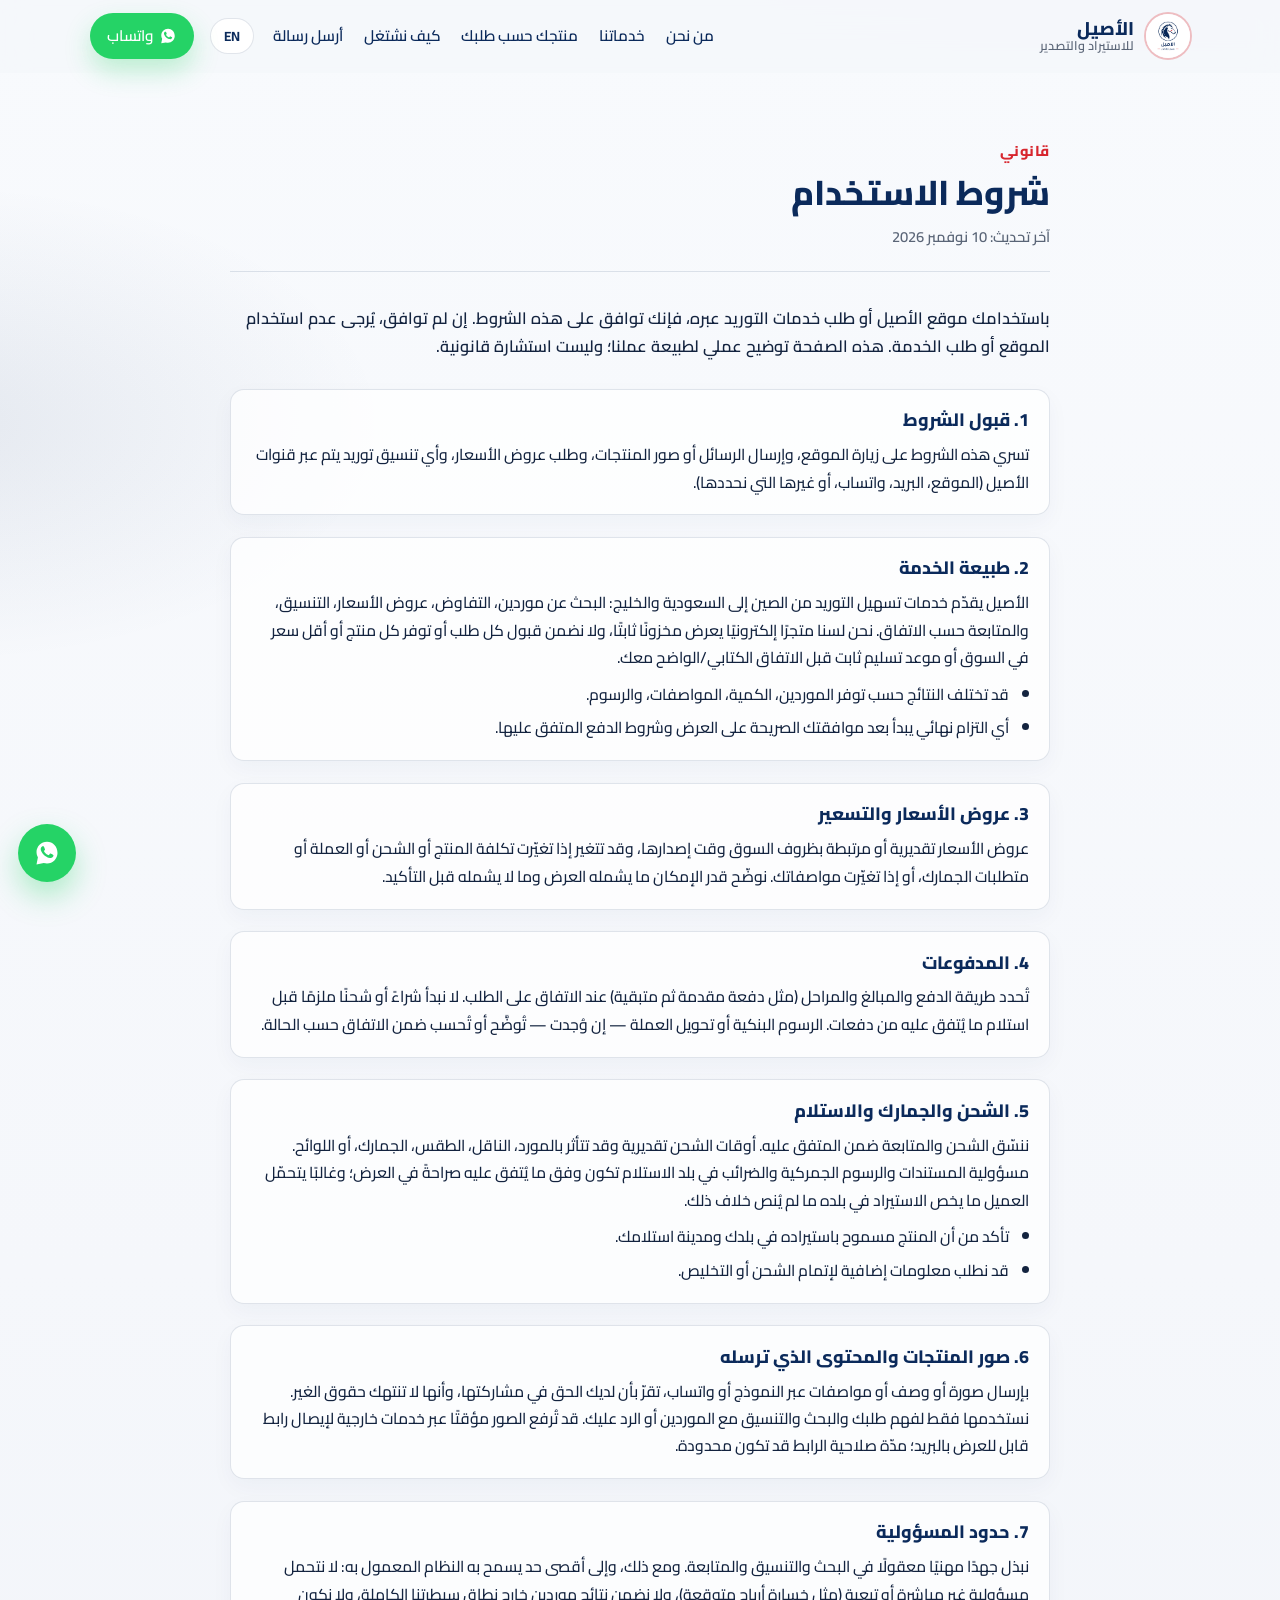
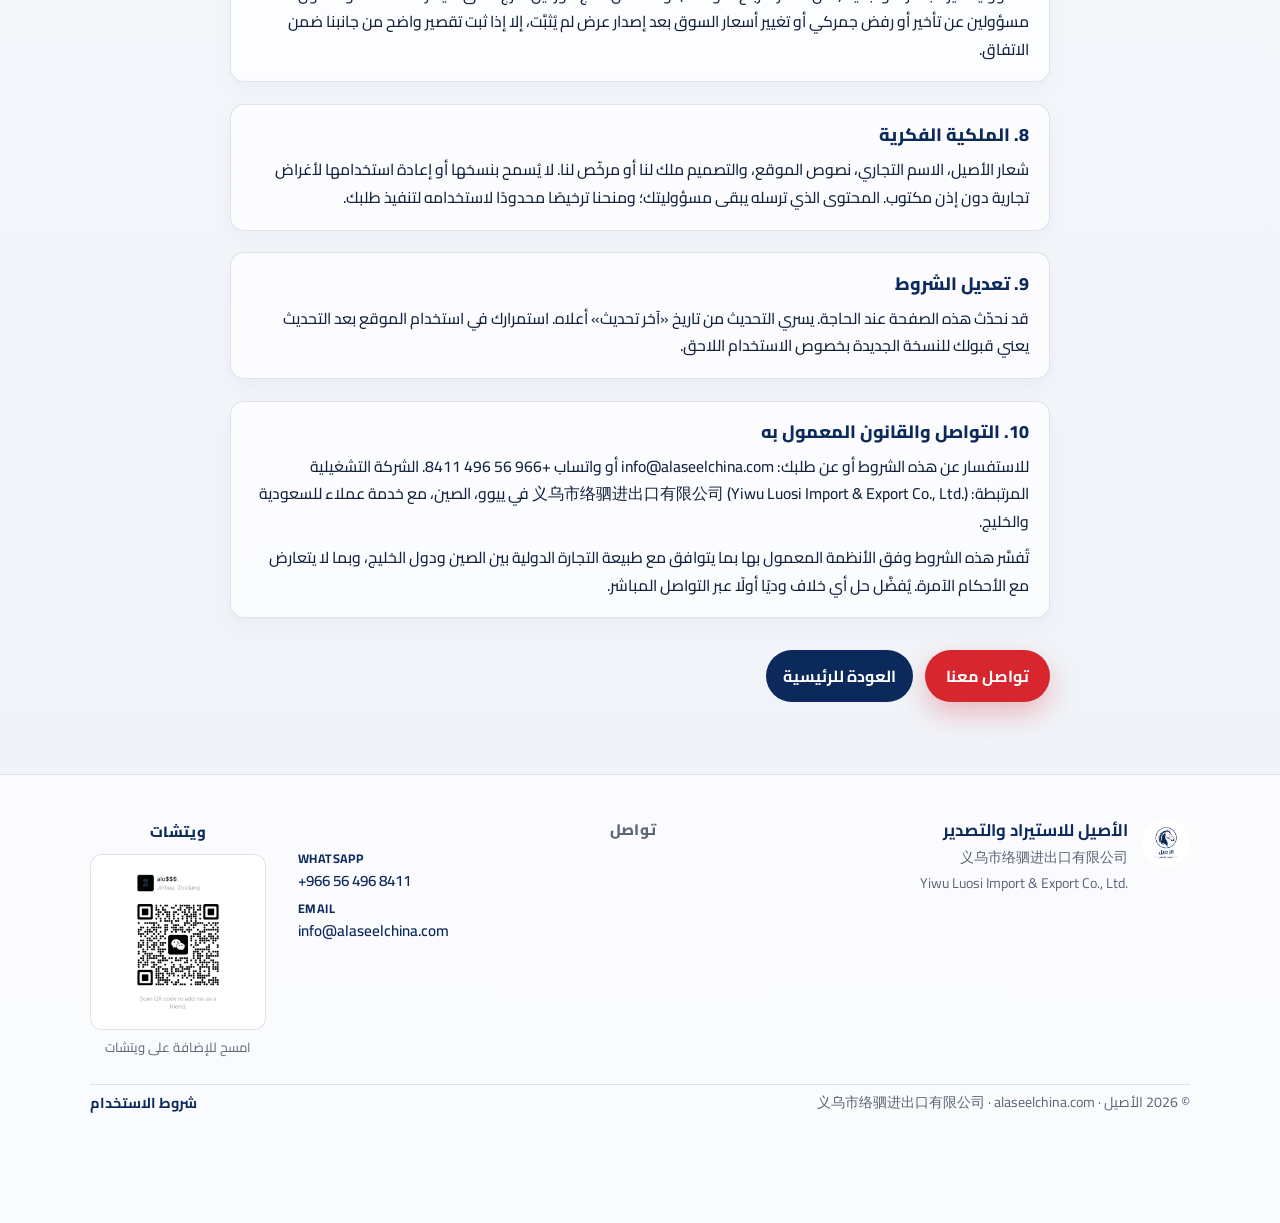
==== terms.html @ 2fcfd5ad "Add Terms of Use page and polish custom-order note CTA. Ship bilingual legal page with footer links," ====
<!DOCTYPE html>
<html lang="ar" dir="rtl" data-lang="ar">
  <head>
    <!-- Google tag (gtag.js) -->
    <script async src="https://www.googletagmanager.com/gtag/js?id=GTM-WRHNRKMC"></script>
    <script>
      window.dataLayer = window.dataLayer || [];
      function gtag(){dataLayer.push(arguments);}
      gtag('js', new Date());
      gtag('config', 'GTM-WRHNRKMC');
    </script>
    <meta charset="utf-8" />
    <meta name="viewport" content="width=device-width, initial-scale=1" />
    <title>شروط الاستخدام | الأصيل للاستيراد والتصدير</title>
    <meta
      name="description"
      content="شروط استخدام موقع وخدمات الأصيل للتوريد من الصين إلى السعودية والخليج — عروض الأسعار، الدفع، الشحن، والمسؤوليات."
    />
    <meta name="robots" content="index, follow" />
    <meta name="theme-color" content="#0B2A5B" />
    <link rel="canonical" href="https://alaseelchina.com/terms.html" />

    <meta property="og:type" content="website" />
    <meta property="og:site_name" content="الأصيل للاستيراد والتصدير" />
    <meta property="og:url" content="https://alaseelchina.com/terms.html" />
    <meta property="og:title" content="شروط الاستخدام | الأصيل" />
    <meta
      property="og:description"
      content="شروط استخدام خدمات الأصيل للتوريد من الصين إلى السعودية والخليج."
    />
    <meta property="og:image" content="https://alaseelchina.com/assets/logo.png" />
    <meta property="og:locale" content="ar_SA" />
    <meta property="og:locale:alternate" content="en_US" />

    <link rel="icon" href="assets/favicon.ico" sizes="any" />
    <link rel="icon" type="image/png" sizes="32x32" href="assets/favicon-32.png" />
    <link rel="apple-touch-icon" href="assets/apple-touch-icon.png" />
    <link rel="manifest" href="site.webmanifest" />

    <link rel="preconnect" href="https://fonts.googleapis.com" />
    <link rel="preconnect" href="https://fonts.gstatic.com" crossorigin />
    <link
      href="https://fonts.googleapis.com/css2?family=Cairo:wght@400;600;700;800&family=Tajawal:wght@400;500;700;800&display=swap"
      rel="stylesheet"
    />
    <link rel="stylesheet" href="styles.css?v=terms-1" />
  </head>
  <body>
    <a class="skip-link" href="#main">تخطي إلى المحتوى</a>

    <header class="site-header">
      <div class="container header-inner">
        <a class="brand" href="index.html" aria-label="الأصيل — الصفحة الرئيسية">
          <img src="assets/logo_horse.png" alt="" width="44" height="44" />
          <span class="brand-text">
            <strong data-ar="الأصيل" data-en="Al Aseel">الأصيل</strong>
            <small data-ar="للاستيراد والتصدير" data-en="Import & Export"
              >للاستيراد والتصدير</small
            >
          </span>
        </a>

        <button
          class="nav-toggle"
          type="button"
          data-nav-toggle
          aria-expanded="false"
          aria-controls="site-nav"
          aria-label="القائمة"
        >
          <span></span><span></span><span></span>
        </button>

        <nav id="site-nav" class="site-nav" data-nav aria-label="التنقل الرئيسي">
          <a href="index.html#about" data-ar="من نحن" data-en="About">من نحن</a>
          <a href="index.html#services" data-ar="خدماتنا" data-en="Services">خدماتنا</a>
          <a
            href="index.html#marketplaces"
            data-ar="منتجك حسب طلبك"
            data-en="Your product"
            >منتجك حسب طلبك</a
          >
          <a href="index.html#process" data-ar="كيف نشتغل" data-en="How we work">كيف نشتغل</a>
          <a href="index.html#contact" data-ar="أرسل رسالة" data-en="Message">أرسل رسالة</a>
          <button class="lang-toggle" type="button" data-lang-toggle aria-pressed="false">
            EN
          </button>
          <a
            class="btn btn-header btn-wa"
            href="https://wa.me/966564968411?text=%D9%85%D8%B1%D8%AD%D8%A8%D8%A7%D8%8C%20%D8%A3%D8%B1%D9%8A%D8%AF%20%D8%A7%D9%84%D8%A7%D8%B3%D8%AA%D9%81%D8%B3%D8%A7%D8%B1%20%D8%B9%D9%86%20%D8%AE%D8%AF%D9%85%D8%A9%20%D8%A7%D9%84%D8%AA%D9%88%D8%B1%D9%8A%D8%AF%20%D9%85%D9%86%20%D8%A7%D9%84%D8%B5%D9%8A%D9%86%20%D8%B9%D8%A8%D8%B1%20%D8%A7%D9%84%D8%A3%D8%B5%D9%8A%D9%84"
            target="_blank"
            rel="noopener noreferrer"
          >
            <svg class="wa-icon" viewBox="0 0 32 32" width="18" height="18" aria-hidden="true">
              <path
                fill="currentColor"
                d="M16.01 3C9.39 3 4.02 8.36 4.02 14.98c0 2.1.55 4.15 1.6 5.96L4 29l8.24-1.58a12.9 12.9 0 0 0 3.77.56h.01c6.62 0 11.98-5.36 11.98-11.98C28 8.36 22.63 3 16.01 3zm6.96 17.07c-.29.82-1.7 1.51-2.4 1.61-.61.09-1.39.13-2.24-.14-.51-.16-1.17-.38-2.02-.74-3.55-1.54-5.86-5.13-6.04-5.37-.18-.24-1.45-1.93-1.45-3.68s.92-2.61 1.25-2.97c.33-.36.72-.45.96-.45h.69c.22 0 .52-.08.81.62.29.71.99 2.44 1.08 2.62.09.18.15.39.03.62-.12.24-.18.39-.36.6-.18.21-.38.47-.54.63-.18.18-.36.37-.15.72.21.36.92 1.52 1.98 2.46 1.36 1.21 2.51 1.59 2.87 1.77.36.18.57.15.78-.09.21-.24.9-1.05 1.14-1.41.24-.36.48-.3.81-.18.33.12 2.1.99 2.46 1.17.36.18.6.27.69.42.09.15.09.87-.2 1.69z"
              />
            </svg>
            <span data-ar="واتساب" data-en="WhatsApp">واتساب</span>
          </a>
        </nav>
      </div>
    </header>

    <main id="main" class="legal-page">
      <div class="legal-shell">
        <header class="legal-hero" data-reveal>
          <p class="eyebrow" data-ar="قانوني" data-en="Legal">قانوني</p>
          <h1 data-ar="شروط الاستخدام" data-en="Terms of Use">شروط الاستخدام</h1>
          <p
            class="legal-updated"
            data-ar="آخر تحديث: 10 نوفمبر 2026"
            data-en="Last updated: 10 November 2026"
          >
            آخر تحديث: 10 نوفمبر 2026
          </p>
        </header>

        <p
          class="legal-intro"
          data-reveal
          data-ar="باستخدامك موقع الأصيل أو طلب خدمات التوريد عبره، فإنك توافق على هذه الشروط. إن لم توافق، يُرجى عدم استخدام الموقع أو طلب الخدمة. هذه الصفحة توضيح عملي لطبيعة عملنا؛ وليست استشارة قانونية."
          data-en="By using the Al Aseel website or requesting sourcing services through it, you agree to these terms. If you do not agree, please do not use the site or request the service. This page is a practical explanation of how we work; it is not legal advice."
        >
          باستخدامك موقع الأصيل أو طلب خدمات التوريد عبره، فإنك توافق على هذه الشروط. إن لم توافق،
          يُرجى عدم استخدام الموقع أو طلب الخدمة. هذه الصفحة توضيح عملي لطبيعة عملنا؛ وليست استشارة
          قانونية.
        </p>

        <article class="legal-article">
          <section data-reveal id="acceptance">
            <h2 data-ar="1. قبول الشروط" data-en="1. Acceptance of terms">1. قبول الشروط</h2>
            <p
              data-ar="تسري هذه الشروط على زيارة الموقع، وإرسال الرسائل أو صور المنتجات، وطلب عروض الأسعار، وأي تنسيق توريد يتم عبر قنوات الأصيل (الموقع، البريد، واتساب، أو غيرها التي نحددها)."
              data-en="These terms apply to visiting the site, sending messages or product photos, requesting quotes, and any sourcing coordination through Al Aseel channels (website, email, WhatsApp, or other channels we specify)."
            >
              تسري هذه الشروط على زيارة الموقع، وإرسال الرسائل أو صور المنتجات، وطلب عروض الأسعار،
              وأي تنسيق توريد يتم عبر قنوات الأصيل (الموقع، البريد، واتساب، أو غيرها التي نحددها).
            </p>
          </section>

          <section data-reveal id="service">
            <h2 data-ar="2. طبيعة الخدمة" data-en="2. Nature of the service">2. طبيعة الخدمة</h2>
            <p
              data-ar="الأصيل يقدّم خدمات تسهيل التوريد من الصين إلى السعودية والخليج: البحث عن موردين، التفاوض، عروض الأسعار، التنسيق، والمتابعة حسب الاتفاق. نحن لسنا متجرًا إلكترونيًا يعرض مخزونًا ثابتًا، ولا نضمن قبول كل طلب أو توفر كل منتج أو أقل سعر في السوق أو موعد تسليم ثابت قبل الاتفاق الكتابي/الواضح معك."
              data-en="Al Aseel provides China-to-Gulf sourcing facilitation: supplier research, negotiation, quotes, coordination, and follow-up as agreed. We are not an online store with fixed inventory, and we do not guarantee that every request will be accepted, that every product is available, that prices are the lowest in the market, or that delivery dates are fixed before a clear written/agreed arrangement with you."
            >
              الأصيل يقدّم خدمات تسهيل التوريد من الصين إلى السعودية والخليج: البحث عن موردين،
              التفاوض، عروض الأسعار، التنسيق، والمتابعة حسب الاتفاق. نحن لسنا متجرًا إلكترونيًا يعرض
              مخزونًا ثابتًا، ولا نضمن قبول كل طلب أو توفر كل منتج أو أقل سعر في السوق أو موعد تسليم
              ثابت قبل الاتفاق الكتابي/الواضح معك.
            </p>
            <ul>
              <li
                data-ar="قد تختلف النتائج حسب توفر الموردين، الكمية، المواصفات، والرسوم."
                data-en="Results may vary by supplier availability, quantity, specs, and fees."
              >
                قد تختلف النتائج حسب توفر الموردين، الكمية، المواصفات، والرسوم.
              </li>
              <li
                data-ar="أي التزام نهائي يبدأ بعد موافقتك الصريحة على العرض وشروط الدفع المتفق عليها."
                data-en="Any final commitment starts only after your clear approval of the quote and agreed payment terms."
              >
                أي التزام نهائي يبدأ بعد موافقتك الصريحة على العرض وشروط الدفع المتفق عليها.
              </li>
            </ul>
          </section>

          <section data-reveal id="quotes">
            <h2 data-ar="3. عروض الأسعار والتسعير" data-en="3. Quotes & pricing">
              3. عروض الأسعار والتسعير
            </h2>
            <p
              data-ar="عروض الأسعار تقديرية أو مرتبطة بظروف السوق وقت إصدارها، وقد تتغير إذا تغيّرت تكلفة المنتج أو الشحن أو العملة أو متطلبات الجمارك، أو إذا تغيّرت مواصفاتك. نوضّح قدر الإمكان ما يشمله العرض وما لا يشمله قبل التأكيد."
              data-en="Quotes are estimates or tied to market conditions at the time issued, and may change if product, shipping, currency, or customs costs change, or if your specs change. We clarify, as far as practical, what a quote includes and excludes before confirmation."
            >
              عروض الأسعار تقديرية أو مرتبطة بظروف السوق وقت إصدارها، وقد تتغير إذا تغيّرت تكلفة
              المنتج أو الشحن أو العملة أو متطلبات الجمارك، أو إذا تغيّرت مواصفاتك. نوضّح قدر الإمكان
              ما يشمله العرض وما لا يشمله قبل التأكيد.
            </p>
          </section>

          <section data-reveal id="payments">
            <h2 data-ar="4. المدفوعات" data-en="4. Payments">4. المدفوعات</h2>
            <p
              data-ar="تُحدد طريقة الدفع والمبالغ والمراحل (مثل دفعة مقدمة ثم متبقية) عند الاتفاق على الطلب. لا نبدأ شراءً أو شحنًا ملزمًا قبل استلام ما يُتفق عليه من دفعات. الرسوم البنكية أو تحويل العملة — إن وُجدت — تُوضَّح أو تُحسب ضمن الاتفاق حسب الحالة."
              data-en="Payment method, amounts, and stages (for example a deposit then a balance) are set when the order is agreed. We do not start a binding purchase or shipment before receiving the agreed payments. Bank or FX fees, if any, are clarified or handled under the agreement as applicable."
            >
              تُحدد طريقة الدفع والمبالغ والمراحل (مثل دفعة مقدمة ثم متبقية) عند الاتفاق على الطلب.
              لا نبدأ شراءً أو شحنًا ملزمًا قبل استلام ما يُتفق عليه من دفعات. الرسوم البنكية أو
              تحويل العملة — إن وُجدت — تُوضَّح أو تُحسب ضمن الاتفاق حسب الحالة.
            </p>
          </section>

          <section data-reveal id="shipping">
            <h2 data-ar="5. الشحن والجمارك والاستلام" data-en="5. Shipping, customs & delivery">
              5. الشحن والجمارك والاستلام
            </h2>
            <p
              data-ar="ننسّق الشحن والمتابعة ضمن المتفق عليه. أوقات الشحن تقديرية وقد تتأثر بالمورد، الناقل، الطقس، الجمارك، أو اللوائح. مسؤولية المستندات والرسوم الجمركية والضرائب في بلد الاستلام تكون وفق ما يُتفق عليه صراحةً في العرض؛ وغالبًا يتحمّل العميل ما يخص الاستيراد في بلده ما لم يُنص خلاف ذلك."
              data-en="We coordinate shipping and follow-up as agreed. Transit times are estimates and may be affected by suppliers, carriers, weather, customs, or regulations. Documents, customs duties, and taxes in the destination country follow what is expressly stated in the quote; the client usually bears destination import obligations unless otherwise agreed."
            >
              ننسّق الشحن والمتابعة ضمن المتفق عليه. أوقات الشحن تقديرية وقد تتأثر بالمورد، الناقل،
              الطقس، الجمارك، أو اللوائح. مسؤولية المستندات والرسوم الجمركية والضرائب في بلد الاستلام
              تكون وفق ما يُتفق عليه صراحةً في العرض؛ وغالبًا يتحمّل العميل ما يخص الاستيراد في بلده
              ما لم يُنص خلاف ذلك.
            </p>
            <ul>
              <li
                data-ar="تأكد من أن المنتج مسموح باستيراده في بلدك ومدينة استلامك."
                data-en="Make sure the product is allowed for import in your country and delivery city."
              >
                تأكد من أن المنتج مسموح باستيراده في بلدك ومدينة استلامك.
              </li>
              <li
                data-ar="قد نطلب معلومات إضافية لإتمام الشحن أو التخليص."
                data-en="We may request additional information to complete shipping or clearance."
              >
                قد نطلب معلومات إضافية لإتمام الشحن أو التخليص.
              </li>
            </ul>
          </section>

          <section data-reveal id="photos">
            <h2
              data-ar="6. صور المنتجات والمحتوى الذي ترسله"
              data-en="6. Product photos & user content"
            >
              6. صور المنتجات والمحتوى الذي ترسله
            </h2>
            <p
              data-ar="بإرسال صورة أو وصف أو مواصفات عبر النموذج أو واتساب، تقرّ بأن لديك الحق في مشاركتها، وأنها لا تنتهك حقوق الغير. نستخدمها فقط لفهم طلبك والبحث والتنسيق مع الموردين أو الرد عليك. قد تُرفع الصور مؤقتًا عبر خدمات خارجية لإيصال رابط قابل للعرض بالبريد؛ مدّة صلاحية الرابط قد تكون محدودة."
              data-en="By sending a photo, description, or specs via the form or WhatsApp, you confirm you have the right to share them and that they do not infringe others’ rights. We use them only to understand your request and to research, coordinate with suppliers, or reply. Photos may be uploaded temporarily via third-party services so an email can include a viewable link; link validity may be limited."
            >
              بإرسال صورة أو وصف أو مواصفات عبر النموذج أو واتساب، تقرّ بأن لديك الحق في مشاركتها،
              وأنها لا تنتهك حقوق الغير. نستخدمها فقط لفهم طلبك والبحث والتنسيق مع الموردين أو الرد
              عليك. قد تُرفع الصور مؤقتًا عبر خدمات خارجية لإيصال رابط قابل للعرض بالبريد؛ مدّة صلاحية
              الرابط قد تكون محدودة.
            </p>
          </section>

          <section data-reveal id="liability">
            <h2 data-ar="7. حدود المسؤولية" data-en="7. Limitation of liability">
              7. حدود المسؤولية
            </h2>
            <p
              data-ar="نبذل جهدًا مهنيًا معقولًا في البحث والتنسيق والمتابعة. ومع ذلك، وإلى أقصى حد يسمح به النظام المعمول به: لا نتحمل مسؤولية غير مباشرة أو تبعية (مثل خسارة أرباح متوقعة)، ولا نضمن نتائج موردين خارج نطاق سيطرتنا الكاملة، ولا نكون مسؤولين عن تأخير أو رفض جمركي أو تغيير أسعار السوق بعد إصدار عرض لم يُثبَّت، إلا إذا ثبت تقصير واضح من جانبنا ضمن الاتفاق."
              data-en="We use reasonable professional care in research, coordination, and follow-up. Still, to the fullest extent allowed by applicable law: we are not liable for indirect or consequential losses (such as expected profits), we do not guarantee outcomes of suppliers outside our full control, and we are not responsible for delays, customs refusals, or market price changes after a quote that was not locked in — except where clear fault on our part is shown under the agreement."
            >
              نبذل جهدًا مهنيًا معقولًا في البحث والتنسيق والمتابعة. ومع ذلك، وإلى أقصى حد يسمح به
              النظام المعمول به: لا نتحمل مسؤولية غير مباشرة أو تبعية (مثل خسارة أرباح متوقعة)، ولا
              نضمن نتائج موردين خارج نطاق سيطرتنا الكاملة، ولا نكون مسؤولين عن تأخير أو رفض جمركي أو
              تغيير أسعار السوق بعد إصدار عرض لم يُثبَّت، إلا إذا ثبت تقصير واضح من جانبنا ضمن
              الاتفاق.
            </p>
          </section>

          <section data-reveal id="ip">
            <h2 data-ar="8. الملكية الفكرية" data-en="8. Intellectual property">
              8. الملكية الفكرية
            </h2>
            <p
              data-ar="شعار الأصيل، الاسم التجاري، نصوص الموقع، والتصميم ملك لنا أو مرخّص لنا. لا يُسمح بنسخها أو إعادة استخدامها لأغراض تجارية دون إذن مكتوب. المحتوى الذي ترسله يبقى مسؤوليتك؛ ومنحنا ترخيصًا محدودًا لاستخدامه لتنفيذ طلبك."
              data-en="The Al Aseel logo, trade name, site copy, and design belong to us or are licensed to us. You may not copy or reuse them commercially without written permission. Content you send remains your responsibility; you grant us a limited license to use it to fulfill your request."
            >
              شعار الأصيل، الاسم التجاري، نصوص الموقع، والتصميم ملك لنا أو مرخّص لنا. لا يُسمح بنسخها
              أو إعادة استخدامها لأغراض تجارية دون إذن مكتوب. المحتوى الذي ترسله يبقى مسؤوليتك؛ ومنحنا
              ترخيصًا محدودًا لاستخدامه لتنفيذ طلبك.
            </p>
          </section>

          <section data-reveal id="changes">
            <h2 data-ar="9. تعديل الشروط" data-en="9. Changes to these terms">9. تعديل الشروط</h2>
            <p
              data-ar="قد نحدّث هذه الصفحة عند الحاجة. يسري التحديث من تاريخ «آخر تحديث» أعلاه. استمرارك في استخدام الموقع بعد التحديث يعني قبولك للنسخة الجديدة بخصوص الاستخدام اللاحق."
              data-en="We may update this page when needed. Updates take effect from the “Last updated” date above. Continued use of the site after an update means you accept the new version for later use."
            >
              قد نحدّث هذه الصفحة عند الحاجة. يسري التحديث من تاريخ «آخر تحديث» أعلاه. استمرارك في
              استخدام الموقع بعد التحديث يعني قبولك للنسخة الجديدة بخصوص الاستخدام اللاحق.
            </p>
          </section>

          <section data-reveal id="contact-law">
            <h2 data-ar="10. التواصل والقانون المعمول به" data-en="10. Contact & governing law">
              10. التواصل والقانون المعمول به
            </h2>
            <p
              data-ar="للاستفسار عن هذه الشروط أو عن طلبك: info@alaseelchina.com أو واتساب +966 56 496 8411. الشركة التشغيلية المرتبطة: 义乌市络驷进出口有限公司 (Yiwu Luosi Import & Export Co., Ltd.) في ييوو، الصين، مع خدمة عملاء للسعودية والخليج."
              data-en="For questions about these terms or your request: info@alaseelchina.com or WhatsApp +966 56 496 8411. Related operating company: 义乌市络驷进出口有限公司 (Yiwu Luosi Import & Export Co., Ltd.) in Yiwu, China, serving Saudi Arabia and the Gulf."
            >
              للاستفسار عن هذه الشروط أو عن طلبك: info@alaseelchina.com أو واتساب +966 56 496 8411.
              الشركة التشغيلية المرتبطة: 义乌市络驷进出口有限公司 (Yiwu Luosi Import &amp; Export
              Co., Ltd.) في ييوو، الصين، مع خدمة عملاء للسعودية والخليج.
            </p>
            <p
              data-ar="تُفسَّر هذه الشروط وفق الأنظمة المعمول بها بما يتوافق مع طبيعة التجارة الدولية بين الصين ودول الخليج، وبما لا يتعارض مع الأحكام الآمرة. يُفضَّل حل أي خلاف وديًا أولًا عبر التواصل المباشر."
              data-en="These terms are interpreted under applicable rules consistent with China–Gulf international trade practice, without overriding mandatory law. Any dispute should first be addressed amicably through direct contact."
            >
              تُفسَّر هذه الشروط وفق الأنظمة المعمول بها بما يتوافق مع طبيعة التجارة الدولية بين الصين
              ودول الخليج، وبما لا يتعارض مع الأحكام الآمرة. يُفضَّل حل أي خلاف وديًا أولًا عبر
              التواصل المباشر.
            </p>
          </section>
        </article>

        <div class="legal-back" data-reveal>
          <a class="btn btn-primary" href="index.html#contact" data-ar="تواصل معنا" data-en="Contact us"
            >تواصل معنا</a
          >
          <a class="btn btn-header" href="index.html" data-ar="العودة للرئيسية" data-en="Back to home"
            >العودة للرئيسية</a
          >
        </div>
      </div>
    </main>

    <footer class="site-footer">
      <div class="container footer-shell">
        <div class="footer-top">
          <div class="footer-brand">
            <img src="assets/logo_horse.png" alt="" width="48" height="48" />
            <div>
              <strong data-ar="الأصيل للاستيراد والتصدير" data-en="Al Aseel Import & Export"
                >الأصيل للاستيراد والتصدير</strong
              >
              <p class="footer-company" lang="zh-CN">义乌市络驷进出口有限公司</p>
              <p class="footer-company-en" lang="en" dir="ltr">
                Yiwu Luosi Import &amp; Export Co., Ltd.
              </p>
            </div>
          </div>

          <div class="footer-contact">
            <p class="footer-heading" data-ar="تواصل" data-en="Contact">تواصل</p>
            <p dir="ltr">
              <span class="footer-label">WhatsApp</span>
              <a href="https://wa.me/966564968411" target="_blank" rel="noopener noreferrer"
                >+966 56 496 8411</a
              >
            </p>
            <p dir="ltr">
              <span class="footer-label">Email</span>
              <a href="mailto:info@alaseelchina.com">info@alaseelchina.com</a>
            </p>
          </div>

          <div class="footer-wechat">
            <p class="footer-heading" data-ar="ويتشات" data-en="WeChat">ويتشات</p>
            <img
              src="assets/wechat-qr.png"
              alt="WeChat QR — الأصيل"
              width="180"
              height="180"
              loading="lazy"
            />
            <p
              class="wechat-hint"
              data-ar="امسح للإضافة على ويتشات"
              data-en="Scan to add on WeChat"
            >
              امسح للإضافة على ويتشات
            </p>
          </div>
        </div>

        <div class="footer-bottom">
          <p class="copy">
            © <span data-year></span>
            <span data-ar="الأصيل" data-en="Al Aseel">الأصيل</span>
            · <span dir="ltr">alaseelchina.com</span>
            · 义乌市络驷进出口有限公司
          </p>
          <nav class="footer-legal" aria-label="Legal">
            <a href="terms.html" data-ar="شروط الاستخدام" data-en="Terms of Use"
              >شروط الاستخدام</a
            >
          </nav>
        </div>
      </div>
    </footer>

    <a
      class="wa-float"
      href="https://wa.me/966564968411?text=%D9%85%D8%B1%D8%AD%D8%A8%D8%A7%D8%8C%20%D8%A3%D8%B1%D9%8A%D8%AF%20%D8%A7%D9%84%D8%A7%D8%B3%D8%AA%D9%81%D8%B3%D8%A7%D8%B1%20%D8%B9%D9%86%20%D8%AE%D8%AF%D9%85%D8%A9%20%D8%A7%D9%84%D8%AA%D9%88%D8%B1%D9%8A%D8%AF%20%D9%85%D9%86%20%D8%A7%D9%84%D8%B5%D9%8A%D9%86%20%D8%B9%D8%A8%D8%B1%20%D8%A7%D9%84%D8%A3%D8%B5%D9%8A%D9%84"
      target="_blank"
      rel="noopener noreferrer"
      aria-label="تواصل عبر واتساب"
    >
      <svg viewBox="0 0 32 32" width="28" height="28" aria-hidden="true">
        <path
          fill="currentColor"
          d="M16.01 3C9.39 3 4.02 8.36 4.02 14.98c0 2.1.55 4.15 1.6 5.96L4 29l8.24-1.58a12.9 12.9 0 0 0 3.77.56h.01c6.62 0 11.98-5.36 11.98-11.98C28 8.36 22.63 3 16.01 3zm6.96 17.07c-.29.82-1.7 1.51-2.4 1.61-.61.09-1.39.13-2.24-.14-.51-.16-1.17-.38-2.02-.74-3.55-1.54-5.86-5.13-6.04-5.37-.18-.24-1.45-1.93-1.45-3.68s.92-2.61 1.25-2.97c.33-.36.72-.45.96-.45h.69c.22 0 .52-.08.81.62.29.71.99 2.44 1.08 2.62.09.18.15.39.03.62-.12.24-.18.39-.36.6-.18.21-.38.47-.54.63-.18.18-.36.37-.15.72.21.36.92 1.52 1.98 2.46 1.36 1.21 2.51 1.59 2.87 1.77.36.18.57.15.78-.09.21-.24.9-1.05 1.14-1.41.24-.36.48-.3.81-.18.33.12 2.1.99 2.46 1.17.36.18.6.27.69.42.09.15.09.87-.2 1.69z"
        />
      </svg>
    </a>

    <script src="js/config.js?v=phone-cc-1"></script>
    <script src="main.js?v=phone-cc-1" defer></script>
  </body>
</html>
---- styles.css ----
:root {
  --navy: #0b2a5b;
  --navy-deep: #071c3d;
  --navy-soft: #163f7a;
  --red: #d7262e;
  --red-soft: #e85a60;
  --bg: #f5f7fb;
  --bg-soft: #eef2f8;
  --white: #ffffff;
  --ink: #13233f;
  --muted: #5a6577;
  --line: rgba(11, 42, 91, 0.12);
  --wa: #25d366;
  --wa-dark: #1da851;
  --shadow: 0 16px 40px rgba(11, 42, 91, 0.1);
  --radius: 14px;
  --max: 1100px;
  --header-h: 72px;
  --font-ar: "Cairo", "Tajawal", system-ui, sans-serif;
  --font-en: "Cairo", "Tajawal", system-ui, sans-serif;
}

*,
*::before,
*::after {
  box-sizing: border-box;
}

html {
  scroll-behavior: smooth;
  overflow-x: clip;
}

body {
  margin: 0;
  font-family: var(--font-ar);
  color: var(--ink);
  background:
    radial-gradient(1100px 520px at 85% -8%, rgba(215, 38, 46, 0.07), transparent 55%),
    radial-gradient(900px 480px at -5% 15%, rgba(11, 42, 91, 0.08), transparent 50%),
    linear-gradient(180deg, #f8fafd 0%, var(--bg) 45%, var(--bg-soft) 100%);
  line-height: 1.7;
  text-rendering: optimizeLegibility;
  overflow-x: clip;
}

html[data-lang="en"] body {
  font-family: var(--font-en);
}

img {
  max-width: 100%;
  height: auto;
  display: block;
}

a {
  color: inherit;
  text-decoration-thickness: 1px;
  text-underline-offset: 0.18em;
}

a:hover {
  color: var(--navy-soft);
}

:focus-visible {
  outline: 3px solid var(--red);
  outline-offset: 3px;
}

.skip-link {
  position: absolute;
  inset-inline-start: 1rem;
  top: -100px;
  z-index: 1000;
  background: var(--navy);
  color: var(--white);
  padding: 0.65rem 1rem;
  border-radius: 999px;
}

.skip-link:focus {
  top: 1rem;
}

.container {
  width: min(100% - 2rem, var(--max));
  margin-inline: auto;
}

.container.narrow {
  width: min(100% - 2rem, 760px);
}

.site-header {
  position: sticky;
  top: 0;
  z-index: 50;
  backdrop-filter: blur(14px);
  background: rgba(245, 247, 251, 0.86);
  border-bottom: 1px solid transparent;
  transition: background 0.25s ease, border-color 0.25s ease, box-shadow 0.25s ease;
}

.site-header.is-scrolled {
  background: rgba(255, 255, 255, 0.94);
  border-bottom-color: var(--line);
  box-shadow: 0 8px 28px rgba(11, 42, 91, 0.06);
}

.header-inner {
  position: relative;
  min-height: var(--header-h);
  display: flex;
  align-items: center;
  justify-content: space-between;
  gap: 0.75rem;
}

.brand {
  display: inline-flex;
  align-items: center;
  gap: 0.75rem;
  text-decoration: none;
  color: var(--navy);
}

.brand img {
  width: 44px;
  height: 44px;
  object-fit: cover;
  border-radius: 50%;
  box-shadow: 0 0 0 2px rgba(215, 38, 46, 0.28);
}

.brand-text {
  display: flex;
  flex-direction: column;
  line-height: 1.15;
}

.brand-text strong {
  font-size: 1.15rem;
  font-weight: 800;
}

.brand-text small {
  color: var(--muted);
  font-size: 0.78rem;
  font-weight: 600;
}

.nav-toggle {
  display: none;
  width: 44px;
  height: 44px;
  border: 1px solid var(--line);
  border-radius: 12px;
  background: var(--white);
  padding: 0;
  cursor: pointer;
  align-items: center;
  justify-content: center;
  flex-direction: column;
  gap: 5px;
}

.nav-toggle span {
  display: block;
  width: 18px;
  height: 2px;
  background: var(--navy);
  border-radius: 2px;
}

.site-nav {
  display: flex;
  align-items: center;
  gap: 0.35rem 1rem;
}

.site-nav a {
  text-decoration: none;
  color: var(--navy);
  font-weight: 600;
  font-size: 0.95rem;
  padding: 0.35rem 0.15rem;
}

.site-nav a:hover {
  color: var(--red);
}

.site-nav a.btn-header {
  color: var(--white);
  background: var(--navy);
  padding: 0.55rem 1rem;
}

.site-nav a.btn-header:hover {
  color: var(--white);
  background: var(--navy-soft);
}

.site-nav a.btn-header.btn-wa,
.site-nav a.btn-wa {
  background: var(--wa);
  color: var(--white);
}

.site-nav a.btn-header.btn-wa:hover,
.site-nav a.btn-wa:hover {
  background: var(--wa-dark);
  color: var(--white);
}

.lang-toggle {
  border: 1px solid var(--line);
  background: var(--white);
  color: var(--navy);
  border-radius: 999px;
  min-width: 44px;
  height: 36px;
  font-weight: 700;
  cursor: pointer;
  font-family: inherit;
}

.btn {
  display: inline-flex;
  align-items: center;
  justify-content: center;
  gap: 0.4rem;
  border-radius: 999px;
  padding: 0.7rem 1.25rem;
  font-weight: 700;
  text-decoration: none;
  border: 1px solid transparent;
  transition: transform 0.2s ease, background 0.2s ease, box-shadow 0.2s ease, color 0.2s ease;
  font-family: inherit;
  cursor: pointer;
}

.btn:hover {
  transform: translateY(-1px);
}

.btn-header {
  background: var(--navy);
  color: var(--white);
  padding: 0.55rem 1rem;
}

.btn-header:hover {
  background: var(--navy-soft);
  color: var(--white);
}

.btn-primary {
  background: var(--red);
  color: var(--white);
  box-shadow: 0 12px 28px rgba(215, 38, 46, 0.28);
}

.btn-primary:hover {
  background: var(--red-soft);
  color: var(--white);
  box-shadow: 0 16px 34px rgba(215, 38, 46, 0.32);
}

.btn-lg {
  padding: 0.95rem 1.6rem;
  font-size: 1.05rem;
}

.btn-wa {
  background: var(--wa);
  color: var(--white);
  box-shadow: 0 12px 26px rgba(37, 211, 102, 0.28);
}

.btn-wa:hover {
  background: var(--wa-dark);
  color: var(--white);
}

.wa-icon {
  flex-shrink: 0;
  display: block;
}

.hero {
  position: relative;
  overflow: hidden;
  padding: 0 0 3rem;
  display: grid;
  gap: 1.35rem;
}

.hero-media {
  position: relative;
  width: 100%;
  margin: 0;
  overflow: hidden;
  min-height: clamp(220px, 42vw, 460px);
  background: linear-gradient(145deg, #0b2a5b, #163f7a);
  animation: media-rise 0.9s ease both;
}

.hero-media::after {
  content: "";
  position: absolute;
  inset: 0;
  background:
    linear-gradient(180deg, rgba(11, 42, 91, 0.18), rgba(11, 42, 91, 0.42)),
    linear-gradient(90deg, rgba(215, 38, 46, 0.12), transparent 40%);
  pointer-events: none;
}

.hero-trading {
  display: block;
  width: 100%;
  height: clamp(220px, 42vw, 460px);
  object-fit: cover;
  object-position: center;
}

@keyframes media-rise {
  from {
    opacity: 0;
    transform: scale(1.02);
  }
  to {
    opacity: 1;
    transform: scale(1);
  }
}

.hero-inner {
  position: relative;
  text-align: center;
  display: grid;
  justify-items: center;
  gap: 0.95rem;
  padding-top: 0.35rem;
}

.hero-brand {
  width: 72px;
  height: 72px;
  border-radius: 50%;
  object-fit: cover;
  margin-bottom: 0.15rem;
  box-shadow: 0 12px 28px rgba(11, 42, 91, 0.18);
  animation: logo-rise 0.9s ease 0.08s both;
}

@keyframes logo-rise {
  from {
    opacity: 0;
    transform: translateY(14px) scale(0.96);
  }
  to {
    opacity: 1;
    transform: translateY(0) scale(1);
  }
}

.hero h1 {
  margin: 0;
  font-size: clamp(1.7rem, 4.2vw, 2.75rem);
  line-height: 1.28;
  color: var(--navy);
  font-weight: 800;
  max-width: 18ch;
  animation: fade-up 0.8s ease 0.12s both;
}

.hero-sub {
  margin: 0;
  max-width: 40rem;
  color: var(--muted);
  font-size: clamp(1rem, 2.2vw, 1.12rem);
  animation: fade-up 0.8s ease 0.22s both;
}

.hero-en {
  margin: 0;
  color: var(--navy-soft);
  font-weight: 700;
  letter-spacing: 0.03em;
  animation: fade-up 0.8s ease 0.3s both;
}

.hero-actions {
  display: grid;
  gap: 0.65rem;
  justify-items: center;
  margin-top: 0.25rem;
  animation: fade-up 0.8s ease 0.38s both;
}

@keyframes fade-up {
  from {
    opacity: 0;
    transform: translateY(14px);
  }
  to {
    opacity: 1;
    transform: translateY(0);
  }
}

.trust-strip {
  list-style: none;
  margin: 1.35rem 0 0;
  padding: 0;
  display: flex;
  flex-wrap: wrap;
  justify-content: center;
  gap: 0.55rem;
  animation: fade-up 0.8s ease 0.48s both;
}

.trust-strip li {
  background: rgba(255, 255, 255, 0.78);
  border: 1px solid var(--line);
  color: var(--navy);
  font-weight: 700;
  font-size: 0.88rem;
  padding: 0.45rem 0.9rem;
  border-radius: 999px;
}

.section {
  padding: 4.5rem 0;
}

.section-head {
  text-align: center;
  max-width: 40rem;
  margin: 0 auto 2.25rem;
}

.eyebrow {
  display: inline-block;
  margin: 0 0 0.55rem;
  color: var(--red);
  font-weight: 800;
  letter-spacing: 0.04em;
  font-size: 0.9rem;
}

.section h2 {
  margin: 0 0 0.75rem;
  color: var(--navy);
  font-size: clamp(1.55rem, 3vw, 2.15rem);
  line-height: 1.3;
  font-weight: 800;
}

.section p {
  margin: 0;
  color: var(--muted);
}

.about {
  background: linear-gradient(180deg, transparent, rgba(255, 255, 255, 0.65), transparent);
}

.about .narrow {
  text-align: center;
}

.about .narrow > p:not(.eyebrow) {
  font-size: 1.05rem;
}

.why-list {
  list-style: none;
  margin: 1.75rem 0 0;
  padding: 0;
  display: grid;
  gap: 0.75rem;
  text-align: start;
}

.why-list li {
  position: relative;
  padding: 0.95rem 1.1rem;
  padding-inline-start: 2.5rem;
  background: var(--white);
  border: 1px solid var(--line);
  border-radius: var(--radius);
  color: var(--navy);
  font-weight: 600;
  box-shadow: var(--shadow);
}

.why-list li::before {
  content: "";
  position: absolute;
  inset-inline-start: 1rem;
  top: 50%;
  width: 0.55rem;
  height: 0.55rem;
  border-radius: 50%;
  background: var(--red);
  transform: translateY(-50%);
}

.cards {
  display: grid;
  grid-template-columns: repeat(3, 1fr);
  gap: 1rem;
}

.card {
  background: var(--white);
  border: 1px solid var(--line);
  border-radius: var(--radius);
  padding: 1.35rem 1.25rem;
  box-shadow: var(--shadow);
  transition: transform 0.25s ease, box-shadow 0.25s ease;
}

.card:hover {
  transform: translateY(-3px);
  box-shadow: 0 20px 44px rgba(11, 42, 91, 0.12);
}

.card h3 {
  margin: 0 0 0.55rem;
  color: var(--navy);
  font-size: 1.05rem;
  font-weight: 800;
}

.card p {
  font-size: 0.95rem;
}

.marketplaces {
  background:
    radial-gradient(720px 320px at 10% 20%, rgba(215, 38, 46, 0.06), transparent 60%),
    radial-gradient(680px 300px at 90% 80%, rgba(11, 42, 91, 0.07), transparent 55%),
    linear-gradient(180deg, rgba(255, 255, 255, 0.4), transparent 40%, rgba(255, 255, 255, 0.5));
}

.mp-flow {
  list-style: none;
  margin: 0 auto 1.15rem;
  padding: 0;
  display: grid;
  grid-template-columns: repeat(3, 1fr);
  gap: 0.85rem;
  max-width: 960px;
  align-items: stretch;
}

.mp-flow li {
  display: flex;
  align-items: flex-start;
  gap: 0.75rem;
  height: 100%;
  background: var(--white);
  border: 1px solid var(--line);
  border-radius: var(--radius);
  padding: 1.15rem 1.1rem;
  box-shadow: var(--shadow);
  color: var(--navy);
  line-height: 1.45;
}

.mp-flow-num {
  flex-shrink: 0;
  width: 1.85rem;
  height: 1.85rem;
  border-radius: 50%;
  display: grid;
  place-items: center;
  background: var(--red);
  color: var(--white);
  font-size: 0.85rem;
  font-weight: 800;
}

.mp-flow-body {
  min-width: 0;
}

.mp-flow-body h3 {
  margin: 0 0 0.35rem;
  color: var(--navy);
  font-size: 1rem;
  font-weight: 800;
  line-height: 1.35;
}

.mp-flow-body p {
  margin: 0;
  color: var(--muted);
  font-size: 0.92rem;
  font-weight: 600;
  line-height: 1.5;
}

.mp-custom-note {
  /* Align with .mp-flow; soft navy accent — no red hairline fighting the CTA */
  margin: 0 auto 2rem;
  width: min(100%, 960px);
  max-width: 960px;
  text-align: center;
  color: var(--navy);
  font-weight: 700;
  font-size: clamp(0.95rem, 2.4vw, 1.02rem);
  line-height: 1.75;
  padding: 1.2rem 1.6rem;
  background:
    linear-gradient(180deg, rgba(255, 255, 255, 0.72), rgba(11, 42, 91, 0.035));
  border: 1px solid rgba(11, 42, 91, 0.1);
  border-inline-start: 3px solid var(--navy-soft);
  border-radius: var(--radius);
  box-shadow: 0 8px 22px rgba(11, 42, 91, 0.04);
  box-sizing: border-box;
}

.mp-actions {
  display: flex;
  flex-wrap: wrap;
  justify-content: center;
  gap: 0.75rem;
  margin-top: 0.25rem;
  padding-top: 0.15rem;
}

.mp-actions .btn {
  min-width: min(100%, 16rem);
  box-shadow: 0 10px 24px rgba(11, 42, 91, 0.14);
}

.mp-actions .btn-primary:hover {
  box-shadow: 0 14px 28px rgba(11, 42, 91, 0.18);
}

.steps {
  list-style: none;
  margin: 0;
  padding: 0;
  display: grid;
  gap: 1rem;
}

.step {
  display: grid;
  grid-template-columns: auto 1fr;
  gap: 1rem;
  align-items: start;
  background: var(--white);
  border: 1px solid var(--line);
  border-radius: var(--radius);
  padding: 1.2rem 1.25rem;
  box-shadow: var(--shadow);
}

.step-num {
  width: 42px;
  height: 42px;
  border-radius: 50%;
  display: grid;
  place-items: center;
  background: var(--navy);
  color: var(--white);
  font-weight: 800;
}

.step h3 {
  margin: 0 0 0.35rem;
  color: var(--navy);
  font-size: 1.05rem;
}

.contact {
  padding-bottom: 5rem;
}

.contact-panel {
  text-align: center;
  display: flex;
  flex-direction: column;
  align-items: center;
  background:
    linear-gradient(145deg, rgba(11, 42, 91, 0.97), rgba(22, 63, 122, 0.94)),
    var(--navy);
  color: var(--white);
  border-radius: 24px;
  padding: 2.75rem 1.5rem;
  box-shadow: 0 28px 64px rgba(11, 42, 91, 0.28);
}

.contact-panel .eyebrow {
  color: #ffb4b7;
}

.contact-panel h2 {
  color: var(--white);
}

.contact-panel > p {
  color: rgba(255, 255, 255, 0.84);
  max-width: 34rem;
  margin-inline: auto;
  text-align: center;
  width: 100%;
}

.contact-panel .phone {
  display: block;
  margin: 1.25rem auto 1.5rem;
  font-size: clamp(1.4rem, 3vw, 1.9rem);
  font-weight: 800;
  color: #ffffff;
  letter-spacing: 0.02em;
  text-align: center;
  width: 100%;
  max-width: 34rem;
  unicode-bidi: isolate;
}

.message-form {
  position: relative;
  width: min(100%, 28rem);
  display: grid;
  gap: 0.95rem;
  text-align: start;
  margin: 0 auto 1.25rem;
}

.message-form .field {
  display: grid;
  gap: 0.35rem;
}

.message-form label {
  color: rgba(255, 255, 255, 0.9);
  font-weight: 700;
  font-size: 0.92rem;
}

.message-form input,
.message-form select,
.message-form textarea {
  width: 100%;
  border: 1px solid rgba(255, 255, 255, 0.22);
  border-radius: 12px;
  background: rgba(255, 255, 255, 0.96);
  color: var(--ink);
  font: inherit;
  padding: 0.75rem 0.9rem;
  resize: vertical;
}

.message-form .phone-input {
  display: grid;
  grid-template-columns: minmax(8.5rem, 0.95fr) minmax(0, 1.35fr);
  gap: 0.55rem;
  align-items: stretch;
}

.message-form .phone-input select,
.message-form .phone-input input {
  min-width: 0;
  unicode-bidi: isolate;
}

.message-form .phone-input select {
  cursor: pointer;
  padding-inline: 0.65rem;
}

.message-form input:focus-visible,
.message-form select:focus-visible,
.message-form textarea:focus-visible {
  outline: 3px solid var(--red);
  outline-offset: 2px;
}

.message-form textarea {
  min-height: 7.5rem;
}

.message-form .field-file input[type="file"] {
  padding: 0.55rem 0.65rem;
  cursor: pointer;
  color: var(--ink);
  background: rgba(255, 255, 255, 0.96);
}

.message-form .field-file input[type="file"]::file-selector-button {
  margin-inline-end: 0.75rem;
  border: none;
  border-radius: 8px;
  background: var(--navy);
  color: var(--white);
  font: inherit;
  font-weight: 700;
  font-size: 0.85rem;
  padding: 0.45rem 0.75rem;
  cursor: pointer;
}

.message-form .photo-preview {
  display: grid;
  gap: 0.55rem;
  justify-items: start;
  margin-top: 0.35rem;
}

.message-form .photo-preview[hidden] {
  display: none !important;
}

.message-form .photo-preview img {
  display: block;
  width: min(100%, 11rem);
  max-height: 9rem;
  object-fit: cover;
  border-radius: 12px;
  border: 1px solid rgba(255, 255, 255, 0.28);
  background: rgba(255, 255, 255, 0.92);
}

.message-form .photo-preview-clear {
  border: 1px solid rgba(255, 255, 255, 0.35);
  border-radius: 999px;
  background: transparent;
  color: #fff;
  font: inherit;
  font-size: 0.82rem;
  font-weight: 700;
  padding: 0.35rem 0.8rem;
  cursor: pointer;
}

.message-form .photo-preview-clear:hover {
  background: rgba(255, 255, 255, 0.12);
}

.message-form .field-hint {
  margin: 0.15rem 0 0;
  color: rgba(255, 255, 255, 0.78);
  font-size: 0.82rem;
  font-weight: 600;
  line-height: 1.45;
}

.form-actions {
  display: grid;
  gap: 0.65rem;
}

.message-form .btn-primary,
.message-form .btn-wa {
  width: 100%;
  border: none;
}

.message-form .btn-primary:disabled {
  opacity: 0.72;
  cursor: wait;
  pointer-events: none;
}

.hp-field {
  position: absolute;
  left: -10000px;
  top: auto;
  width: 1px;
  height: 1px;
  overflow: hidden;
  opacity: 0;
  pointer-events: none;
}

.form-status {
  margin: 0.15rem 0 0;
  padding: 0.75rem 0.9rem;
  border-radius: 12px;
  font-size: 0.95rem;
  font-weight: 700;
  line-height: 1.45;
  text-align: center;
}

.form-status.is-pending {
  background: rgba(255, 255, 255, 0.12);
  color: rgba(255, 255, 255, 0.92);
}

.form-status.is-success {
  background: rgba(34, 150, 94, 0.22);
  color: #d8ffe8;
  border: 1px solid rgba(120, 230, 170, 0.45);
}

.form-status.is-error {
  background: rgba(255, 214, 102, 0.16);
  color: #ffe9a8;
  border: 1px solid rgba(255, 214, 102, 0.4);
}

.contact-panel .btn-primary {
  background: var(--red);
  box-shadow: 0 14px 30px rgba(0, 0, 0, 0.22);
  color: var(--white);
}

.contact-panel .btn-primary:hover {
  background: var(--red-soft);
  color: var(--white);
}

.contact-panel .btn-wa {
  background: var(--wa);
  color: #ffffff;
  box-shadow: 0 12px 26px rgba(0, 0, 0, 0.18);
}

.contact-panel .btn-wa:hover {
  background: var(--wa-dark);
  color: #ffffff;
}

.contact-panel .btn-wa .wa-icon {
  color: #ffffff;
}

@media (min-width: 520px) {
  .form-actions {
    grid-template-columns: 1.35fr 1fr;
  }
}

.contact-alt {
  margin: 0;
  font-size: 0.95rem;
  color: rgba(255, 255, 255, 0.84);
  text-align: center;
  width: 100%;
  display: flex;
  flex-wrap: wrap;
  justify-content: center;
  align-items: center;
  gap: 0.35rem 0.65rem;
}

.contact-alt a {
  color: #ffffff;
  font-weight: 700;
  text-decoration: underline;
  text-underline-offset: 0.18em;
}

.contact-alt a:hover {
  color: #ffb4b7;
}

.contact-sep {
  opacity: 0.55;
  font-weight: 600;
}

.contact-social {
  display: inline-flex;
  align-items: center;
  gap: 0.35rem;
  text-decoration: none !important;
}

.contact-social .tg-icon,
.contact-social .tt-icon {
  flex-shrink: 0;
}

.site-footer {
  padding: 2.75rem 0 6.75rem;
  border-top: 1px solid var(--line);
  background: rgba(255, 255, 255, 0.72);
}

.footer-shell {
  display: grid;
  gap: 1.75rem;
}

.footer-top {
  display: grid;
  grid-template-columns: minmax(0, 1.4fr) minmax(0, 1fr) auto;
  gap: 1.75rem 2rem;
  align-items: start;
}

.footer-brand {
  display: flex;
  gap: 0.85rem;
  align-items: flex-start;
  min-width: 0;
}

.footer-brand img {
  width: 48px;
  height: 48px;
  border-radius: 50%;
  object-fit: cover;
  flex-shrink: 0;
}

.footer-brand strong {
  color: var(--navy);
  display: block;
  font-size: 1.05rem;
  line-height: 1.35;
}

.footer-company,
.footer-company-en {
  margin: 0.35rem 0 0;
  color: var(--muted);
  font-size: 0.88rem;
  line-height: 1.45;
}

.footer-heading {
  margin: 0 0 0.65rem;
  color: var(--navy);
  font-weight: 800;
  font-size: 0.92rem;
  letter-spacing: 0.02em;
}

.footer-contact {
  display: grid;
  gap: 0.55rem;
  min-width: 0;
}

.footer-contact p {
  margin: 0;
  color: var(--muted);
  font-size: 0.95rem;
  line-height: 1.45;
  display: grid;
  gap: 0.1rem;
}

.footer-label {
  display: block;
  color: var(--navy);
  font-weight: 700;
  font-size: 0.78rem;
  letter-spacing: 0.03em;
  text-transform: uppercase;
}

.footer-contact a,
.footer-domain a {
  color: var(--navy);
  font-weight: 600;
  text-decoration: none;
  overflow-wrap: anywhere;
}

.footer-contact a:hover,
.footer-domain a:hover {
  color: var(--red);
}

.footer-social {
  display: flex;
  flex-wrap: wrap;
  gap: 0.55rem;
  margin-top: 0.35rem;
}

.social-link {
  display: inline-flex;
  align-items: center;
  gap: 0.45rem;
  padding: 0.45rem 0.75rem;
  border-radius: 999px;
  border: 1px solid var(--line);
  background: var(--white);
  color: var(--navy);
  font-weight: 700;
  font-size: 0.86rem;
  line-height: 1.2;
  text-decoration: none;
  transition: border-color 0.2s ease, color 0.2s ease, background 0.2s ease, transform 0.2s ease;
}

.social-link svg {
  flex-shrink: 0;
}

.social-link:hover {
  transform: translateY(-1px);
  color: var(--white);
}

.social-tg:hover {
  background: #229ed9;
  border-color: #229ed9;
}

.social-tt:hover {
  background: #111111;
  border-color: #111111;
}

.tg-icon,
.tt-icon {
  flex-shrink: 0;
  vertical-align: middle;
}

.footer-wechat {
  display: grid;
  justify-items: center;
  gap: 0.45rem;
  text-align: center;
  min-width: 11rem;
}

.footer-wechat .footer-heading {
  margin-bottom: 0.2rem;
}

.footer-wechat img {
  width: 176px;
  height: 176px;
  object-fit: contain;
  background: #fff;
  border: 1px solid var(--line);
  border-radius: 12px;
  padding: 0.4rem;
}

.footer-wechat .wechat-hint {
  margin: 0;
  color: var(--muted);
  font-size: 0.82rem;
  line-height: 1.4;
  max-width: 12rem;
}

.footer-address {
  display: grid;
  gap: 0.4rem;
  padding: 1.15rem 1.2rem;
  background: rgba(11, 42, 91, 0.035);
  border: 1px solid var(--line);
  border-radius: 14px;
}

.footer-address .footer-heading {
  margin-bottom: 0.15rem;
}

.footer-address p {
  margin: 0;
  color: var(--muted);
  font-size: 0.9rem;
  line-height: 1.55;
  overflow-wrap: anywhere;
}

.footer-address .addr-zh {
  color: var(--navy);
  font-weight: 600;
}

.footer-bottom {
  display: flex;
  flex-wrap: wrap;
  justify-content: space-between;
  align-items: center;
  gap: 0.65rem 1.25rem;
  padding-top: 0.35rem;
  border-top: 1px solid var(--line);
}

.footer-legal {
  display: flex;
  flex-wrap: wrap;
  gap: 0.55rem 1rem;
  align-items: center;
}

.footer-legal a {
  color: var(--navy);
  font-size: 0.9rem;
  font-weight: 700;
  text-decoration: none;
}

.footer-legal a:hover {
  color: var(--red);
  text-decoration: underline;
  text-underline-offset: 0.18em;
}

.copy,
.footer-domain {
  margin: 0;
  color: var(--muted);
  font-size: 0.88rem;
}

/* —— Legal / Terms page —— */
.legal-page {
  padding: clamp(2.5rem, 6vw, 4rem) 0 clamp(3rem, 7vw, 4.5rem);
}

.legal-shell {
  width: min(100% - 2rem, 820px);
  margin-inline: auto;
}

.legal-hero {
  margin-bottom: 2rem;
  padding-bottom: 1.35rem;
  border-bottom: 1px solid var(--line);
}

.legal-hero .eyebrow {
  margin-bottom: 0.45rem;
}

.legal-hero h1 {
  margin: 0 0 0.65rem;
  color: var(--navy);
  font-size: clamp(1.65rem, 3.5vw, 2.15rem);
  font-weight: 800;
  line-height: 1.25;
}

.legal-updated {
  margin: 0;
  color: var(--muted);
  font-size: 0.92rem;
  font-weight: 600;
}

.legal-intro {
  margin: 0 0 1.75rem;
  color: var(--ink);
  font-size: 1.02rem;
  line-height: 1.75;
  font-weight: 600;
}

.legal-article {
  display: grid;
  gap: 1.35rem;
}

.legal-article section {
  padding: 1.15rem 1.25rem;
  background: rgba(255, 255, 255, 0.72);
  border: 1px solid var(--line);
  border-radius: var(--radius);
  box-shadow: 0 8px 22px rgba(11, 42, 91, 0.04);
}

.legal-article h2 {
  margin: 0 0 0.55rem;
  color: var(--navy);
  font-size: 1.12rem;
  font-weight: 800;
  line-height: 1.35;
}

.legal-article p,
.legal-article li {
  margin: 0;
  color: var(--ink);
  font-size: 0.98rem;
  line-height: 1.75;
  font-weight: 500;
}

.legal-article ul {
  margin: 0.55rem 0 0;
  padding-inline-start: 1.25rem;
  display: grid;
  gap: 0.4rem;
}

.legal-article p + p {
  margin-top: 0.55rem;
}

.legal-back {
  margin-top: 2rem;
  display: flex;
  flex-wrap: wrap;
  gap: 0.75rem;
}

.wa-float {
  position: fixed;
  inset-inline-end: 1.1rem;
  bottom: 1.1rem;
  z-index: 60;
  width: 58px;
  height: 58px;
  border-radius: 50%;
  display: grid;
  place-items: center;
  background: var(--wa);
  color: var(--white);
  box-shadow: 0 14px 30px rgba(37, 211, 102, 0.35);
  transition: transform 0.2s ease, background 0.2s ease;
  animation: wa-pulse 2.8s ease-in-out infinite;
}

.wa-float:hover {
  background: var(--wa-dark);
  color: var(--white);
  transform: translateY(-2px) scale(1.04);
}

@keyframes wa-pulse {
  0%,
  100% {
    box-shadow: 0 14px 30px rgba(37, 211, 102, 0.35);
  }
  50% {
    box-shadow: 0 14px 30px rgba(37, 211, 102, 0.35), 0 0 0 10px rgba(37, 211, 102, 0.12);
  }
}

[data-reveal] {
  opacity: 0;
  transform: translateY(18px);
  transition: opacity 0.7s ease, transform 0.7s ease;
}

[data-reveal].is-visible {
  opacity: 1;
  transform: none;
}

@media (max-width: 900px) {
  .cards {
    grid-template-columns: repeat(2, 1fr);
  }

  .mp-flow {
    grid-template-columns: 1fr;
  }

  .footer-top {
    grid-template-columns: 1fr 1fr;
  }

  .footer-wechat {
    grid-column: 1 / -1;
    justify-self: center;
  }
}

@media (max-width: 760px) {
  :root {
    --header-h: 64px;
  }

  .container,
  .container.narrow {
    width: min(100% - 1.5rem, var(--max));
  }

  .nav-toggle {
    display: inline-flex;
    flex-shrink: 0;
  }

  .brand {
    min-width: 0;
    gap: 0.55rem;
  }

  .brand img {
    width: 40px;
    height: 40px;
    flex-shrink: 0;
  }

  .brand-text strong {
    font-size: 1.05rem;
  }

  .brand-text small {
    font-size: 0.72rem;
    white-space: nowrap;
    overflow: hidden;
    text-overflow: ellipsis;
    max-width: 42vw;
  }

  .site-nav {
    position: absolute;
    inset-inline: 0;
    top: calc(100% + 0.35rem);
    z-index: 60;
    display: none;
    flex-direction: column;
    align-items: stretch;
    gap: 0.35rem;
    padding: 0.85rem;
    background: rgba(255, 255, 255, 0.98);
    border: 1px solid var(--line);
    border-radius: 16px;
    box-shadow: var(--shadow);
    max-height: min(70vh, 28rem);
    overflow-y: auto;
  }

  .site-nav.is-open {
    display: flex;
  }

  .site-nav a,
  .site-nav .lang-toggle,
  .site-nav .btn-header,
  .site-nav .btn-wa {
    width: 100%;
    min-height: 44px;
    justify-content: center;
    text-align: center;
    padding: 0.75rem 0.85rem;
  }

  .site-nav .btn-wa {
    gap: 0.45rem;
  }

  .cards {
    grid-template-columns: 1fr;
  }

  .mp-flow {
    grid-template-columns: 1fr;
  }

  .mp-custom-note {
    width: 100%;
    max-width: none;
    text-align: center;
    padding: 1.1rem 1.15rem;
    margin: 0 auto 1.75rem;
  }

  .mp-actions {
    flex-direction: column;
    align-items: stretch;
  }

  .mp-actions .btn {
    width: 100%;
    min-width: 0;
  }

  .message-form .field-file input[type="file"] {
    min-height: 48px;
  }

  .hero {
    padding-bottom: 2rem;
    gap: 1rem;
  }

  .hero-media,
  .hero-trading {
    min-height: 180px;
    height: min(48vw, 240px);
  }

  .hero-brand {
    width: 56px;
    height: 56px;
  }

  .hero h1 {
    font-size: clamp(1.45rem, 6.2vw, 1.9rem);
    max-width: 16ch;
    padding-inline: 0.25rem;
  }

  .hero-sub {
    font-size: 0.98rem;
    padding-inline: 0.15rem;
  }

  .hero-actions .btn {
    min-height: 48px;
    width: min(100%, 18rem);
  }

  .trust-strip {
    gap: 0.4rem;
    margin-top: 1rem;
  }

  .trust-strip li {
    font-size: 0.8rem;
    padding: 0.4rem 0.7rem;
  }

  .section {
    padding: 3rem 0;
  }

  .section-head {
    margin-bottom: 1.6rem;
  }

  .step {
    gap: 0.85rem;
    padding: 1rem;
  }

  .step-num {
    width: 40px;
    height: 40px;
    flex-shrink: 0;
  }

  .contact-panel {
    padding: 1.75rem 1rem 2rem;
    border-radius: 18px;
  }

  .contact-panel .phone {
    font-size: clamp(1.25rem, 6vw, 1.6rem);
    margin: 1rem auto 1.25rem;
  }

  .message-form {
    width: 100%;
  }

  .message-form input,
  .message-form select,
  .message-form textarea,
  .message-form .btn-primary,
  .message-form .btn-wa {
    min-height: 48px;
  }

  .message-form .phone-input {
    grid-template-columns: minmax(7.75rem, 0.9fr) minmax(0, 1.4fr);
    gap: 0.45rem;
  }

  .form-actions {
    grid-template-columns: 1fr;
  }

  .footer-shell {
    gap: 1.35rem;
  }

  .footer-top {
    grid-template-columns: 1fr;
    gap: 1.35rem;
  }

  .footer-brand,
  .footer-contact,
  .footer-wechat {
    width: 100%;
  }

  .footer-wechat {
    justify-items: center;
    padding: 1rem 0 0.25rem;
    border-top: 1px solid var(--line);
  }

  .footer-wechat img {
    width: 200px;
    height: 200px;
  }

  .footer-address {
    padding: 1rem;
  }

  .footer-bottom {
    flex-direction: column;
    align-items: flex-start;
    gap: 0.35rem;
  }

  .site-footer {
    padding: 2.25rem 0 7.5rem;
  }

  .wa-float {
    inset-inline-end: 0.85rem;
    bottom: 0.85rem;
    width: 54px;
    height: 54px;
  }
}

@media (max-width: 430px) {
  .container,
  .container.narrow {
    width: min(100% - 1.25rem, var(--max));
  }

  .brand-text small {
    display: none;
  }

  .hero-media,
  .hero-trading {
    min-height: 160px;
    height: 42vw;
    min-height: 160px;
  }

  .hero h1 {
    max-width: 14ch;
  }

  .why-list li {
    padding: 0.85rem 0.95rem;
    padding-inline-start: 2.25rem;
  }

  .card,
  .step {
    padding: 1rem 0.95rem;
  }

  .footer-wechat img {
    width: 188px;
    height: 188px;
  }
}

@media (prefers-reduced-motion: reduce) {
  html {
    scroll-behavior: auto;
  }

  *,
  *::before,
  *::after {
    animation: none !important;
    transition: none !important;
  }

  [data-reveal] {
    opacity: 1;
    transform: none;
  }
}
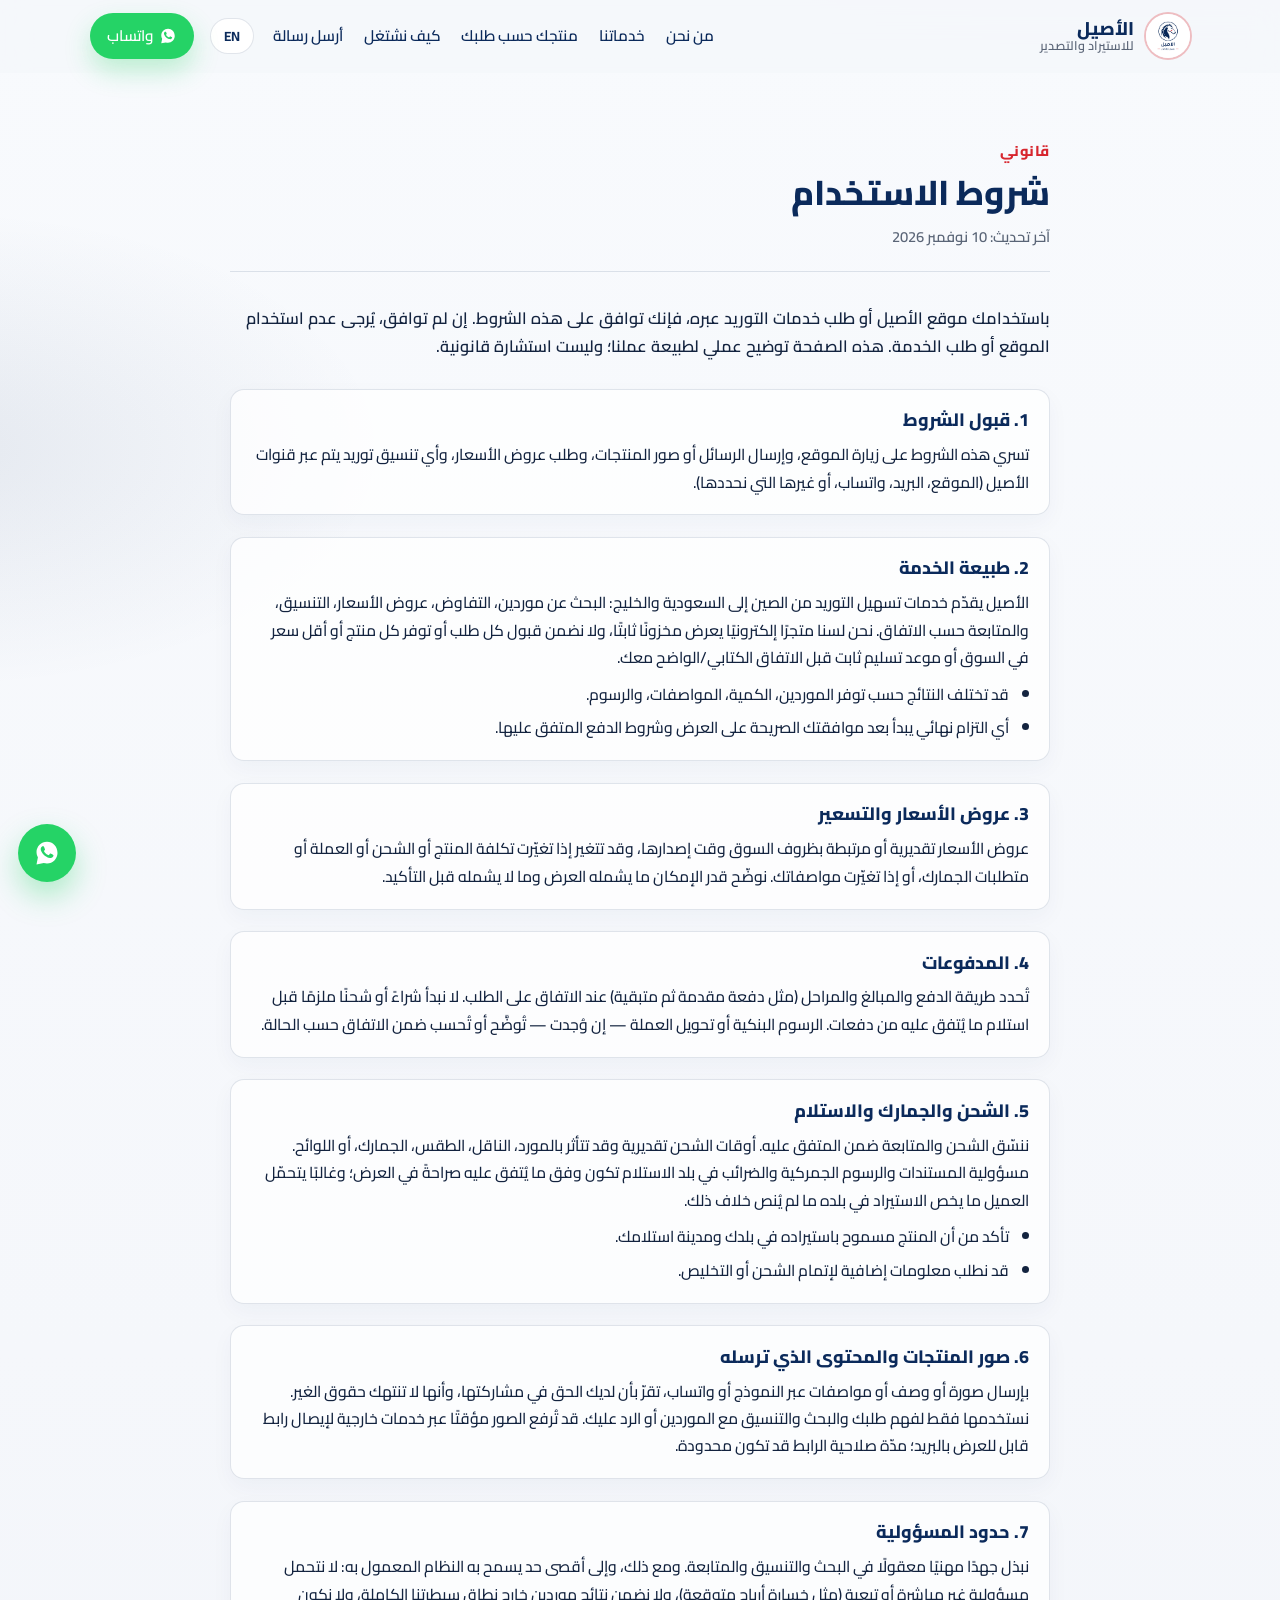
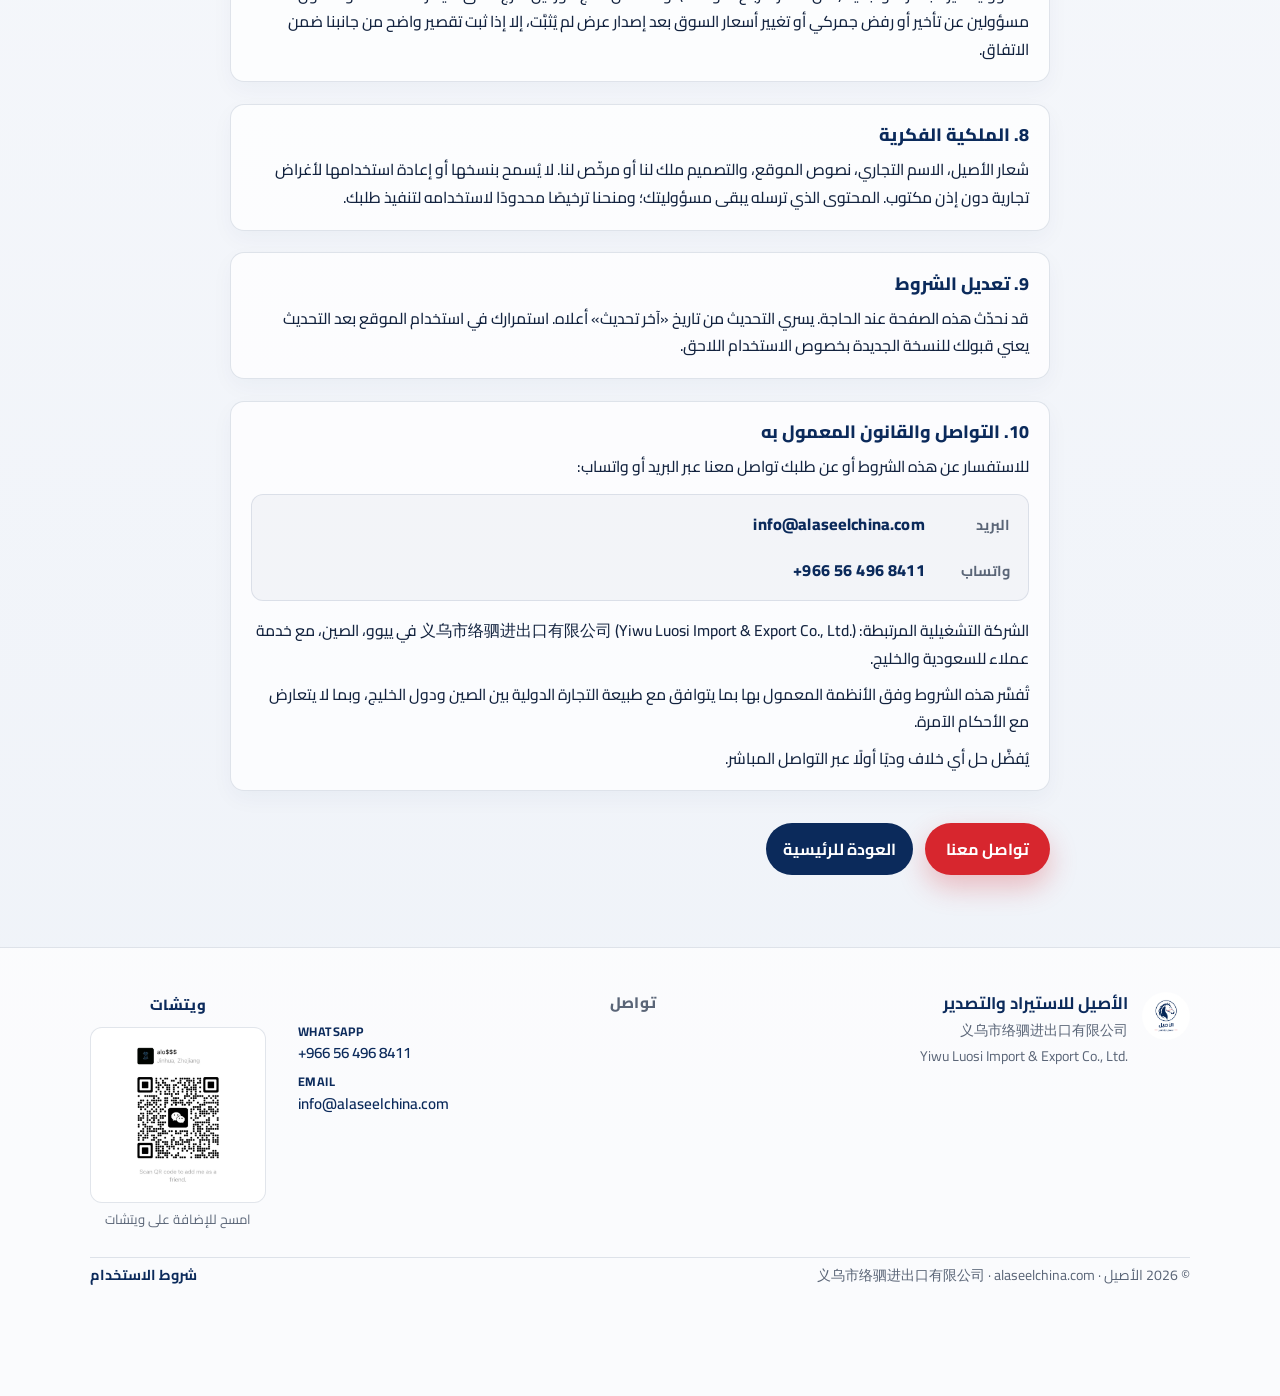
==== commit d56278a0: "Polish Terms contact block with clear clickable WhatsApp and email. Split contact and governing copy" ====
--- a/terms.html
+++ b/terms.html
@@ -43,7 +43,7 @@
       href="https://fonts.googleapis.com/css2?family=Cairo:wght@400;600;700;800&family=Tajawal:wght@400;500;700;800&display=swap"
       rel="stylesheet"
     />
-    <link rel="stylesheet" href="styles.css?v=terms-1" />
+    <link rel="stylesheet" href="styles.css?v=terms-3" />
   </head>
   <body>
     <a class="skip-link" href="#main">تخطي إلى المحتوى</a>
@@ -286,20 +286,49 @@
               10. التواصل والقانون المعمول به
             </h2>
             <p
-              data-ar="للاستفسار عن هذه الشروط أو عن طلبك: info@alaseelchina.com أو واتساب +966 56 496 8411. الشركة التشغيلية المرتبطة: 义乌市络驷进出口有限公司 (Yiwu Luosi Import & Export Co., Ltd.) في ييوو، الصين، مع خدمة عملاء للسعودية والخليج."
-              data-en="For questions about these terms or your request: info@alaseelchina.com or WhatsApp +966 56 496 8411. Related operating company: 义乌市络驷进出口有限公司 (Yiwu Luosi Import & Export Co., Ltd.) in Yiwu, China, serving Saudi Arabia and the Gulf."
-            >
-              للاستفسار عن هذه الشروط أو عن طلبك: info@alaseelchina.com أو واتساب +966 56 496 8411.
+              data-ar="للاستفسار عن هذه الشروط أو عن طلبك تواصل معنا عبر البريد أو واتساب:"
+              data-en="For questions about these terms or your request, reach us by email or WhatsApp:"
+            >
+              للاستفسار عن هذه الشروط أو عن طلبك تواصل معنا عبر البريد أو واتساب:
+            </p>
+            <div class="legal-contact">
+              <p class="legal-contact-row">
+                <span class="legal-contact-label" data-ar="البريد" data-en="Email">البريد</span>
+                <a class="legal-contact-link" href="mailto:info@alaseelchina.com" dir="ltr"
+                  >info@alaseelchina.com</a
+                >
+              </p>
+              <p class="legal-contact-row">
+                <span class="legal-contact-label" data-ar="واتساب" data-en="WhatsApp">واتساب</span>
+                <a
+                  class="legal-contact-link legal-contact-phone"
+                  href="https://wa.me/966564968411"
+                  target="_blank"
+                  rel="noopener noreferrer"
+                  dir="ltr"
+                  >+966 56 496 8411</a
+                >
+              </p>
+            </div>
+            <p
+              data-ar="الشركة التشغيلية المرتبطة: 义乌市络驷进出口有限公司 (Yiwu Luosi Import & Export Co., Ltd.) في ييوو، الصين، مع خدمة عملاء للسعودية والخليج."
+              data-en="Related operating company: 义乌市络驷进出口有限公司 (Yiwu Luosi Import & Export Co., Ltd.) in Yiwu, China, with customer support for Saudi Arabia and the Gulf."
+            >
               الشركة التشغيلية المرتبطة: 义乌市络驷进出口有限公司 (Yiwu Luosi Import &amp; Export
               Co., Ltd.) في ييوو، الصين، مع خدمة عملاء للسعودية والخليج.
             </p>
             <p
-              data-ar="تُفسَّر هذه الشروط وفق الأنظمة المعمول بها بما يتوافق مع طبيعة التجارة الدولية بين الصين ودول الخليج، وبما لا يتعارض مع الأحكام الآمرة. يُفضَّل حل أي خلاف وديًا أولًا عبر التواصل المباشر."
-              data-en="These terms are interpreted under applicable rules consistent with China–Gulf international trade practice, without overriding mandatory law. Any dispute should first be addressed amicably through direct contact."
+              data-ar="تُفسَّر هذه الشروط وفق الأنظمة المعمول بها بما يتوافق مع طبيعة التجارة الدولية بين الصين ودول الخليج، وبما لا يتعارض مع الأحكام الآمرة."
+              data-en="These terms are interpreted under applicable rules consistent with China–Gulf international trade practice, without overriding mandatory law."
             >
               تُفسَّر هذه الشروط وفق الأنظمة المعمول بها بما يتوافق مع طبيعة التجارة الدولية بين الصين
-              ودول الخليج، وبما لا يتعارض مع الأحكام الآمرة. يُفضَّل حل أي خلاف وديًا أولًا عبر
-              التواصل المباشر.
+              ودول الخليج، وبما لا يتعارض مع الأحكام الآمرة.
+            </p>
+            <p
+              data-ar="يُفضَّل حل أي خلاف وديًا أولًا عبر التواصل المباشر."
+              data-en="Any dispute should first be addressed amicably through direct contact."
+            >
+              يُفضَّل حل أي خلاف وديًا أولًا عبر التواصل المباشر.
             </p>
           </section>
         </article>
--- a/styles.css
+++ b/styles.css
@@ -606,19 +606,27 @@
   line-height: 1.5;
 }
 
+.mp-cta-block {
+  display: flex;
+  flex-direction: column;
+  align-items: center;
+  gap: 1.85rem;
+  width: min(100%, 960px);
+  margin: 0.15rem auto 0;
+}
+
 .mp-custom-note {
-  /* Align with .mp-flow; soft navy accent — no red hairline fighting the CTA */
-  margin: 0 auto 2rem;
-  width: min(100%, 960px);
-  max-width: 960px;
+  /* Soft navy accent — no red hairline competing with the CTA */
+  margin: 0;
+  width: 100%;
   text-align: center;
   color: var(--navy);
   font-weight: 700;
   font-size: clamp(0.95rem, 2.4vw, 1.02rem);
   line-height: 1.75;
-  padding: 1.2rem 1.6rem;
+  padding: 1.25rem 1.6rem;
   background:
-    linear-gradient(180deg, rgba(255, 255, 255, 0.72), rgba(11, 42, 91, 0.035));
+    linear-gradient(180deg, rgba(255, 255, 255, 0.78), rgba(11, 42, 91, 0.04));
   border: 1px solid rgba(11, 42, 91, 0.1);
   border-inline-start: 3px solid var(--navy-soft);
   border-radius: var(--radius);
@@ -631,17 +639,17 @@
   flex-wrap: wrap;
   justify-content: center;
   gap: 0.75rem;
-  margin-top: 0.25rem;
-  padding-top: 0.15rem;
+  margin: 0;
+  width: 100%;
 }
 
 .mp-actions .btn {
   min-width: min(100%, 16rem);
-  box-shadow: 0 10px 24px rgba(11, 42, 91, 0.14);
+  box-shadow: 0 8px 20px rgba(11, 42, 91, 0.12);
 }
 
 .mp-actions .btn-primary:hover {
-  box-shadow: 0 14px 28px rgba(11, 42, 91, 0.18);
+  box-shadow: 0 12px 26px rgba(11, 42, 91, 0.16);
 }
 
 .steps {
@@ -1299,6 +1307,50 @@
 
 .legal-article p + p {
   margin-top: 0.55rem;
+}
+
+.legal-contact {
+  display: grid;
+  gap: 0.55rem;
+  margin: 0.85rem 0 1rem;
+  padding: 0.95rem 1.1rem;
+  background: rgba(11, 42, 91, 0.035);
+  border: 1px solid rgba(11, 42, 91, 0.1);
+  border-radius: calc(var(--radius) - 2px);
+}
+
+.legal-contact-row {
+  display: flex;
+  flex-wrap: wrap;
+  align-items: baseline;
+  gap: 0.45rem 0.85rem;
+  margin: 0;
+}
+
+.legal-contact-label {
+  color: var(--muted);
+  font-size: 0.9rem;
+  font-weight: 700;
+  min-width: 4.5rem;
+}
+
+.legal-contact-link {
+  color: var(--navy);
+  font-weight: 800;
+  text-decoration: none;
+  font-size: 1.02rem;
+  letter-spacing: 0.01em;
+}
+
+.legal-contact-link:hover {
+  color: var(--red);
+  text-decoration: underline;
+  text-underline-offset: 0.18em;
+}
+
+.legal-contact-phone {
+  font-variant-numeric: tabular-nums;
+  white-space: nowrap;
 }
 
 .legal-back {
@@ -1454,12 +1506,15 @@
     grid-template-columns: 1fr;
   }
 
+  .mp-cta-block {
+    width: 100%;
+    gap: 1.55rem;
+  }
+
   .mp-custom-note {
     width: 100%;
-    max-width: none;
     text-align: center;
-    padding: 1.1rem 1.15rem;
-    margin: 0 auto 1.75rem;
+    padding: 1.15rem 1.15rem;
   }
 
   .mp-actions {
